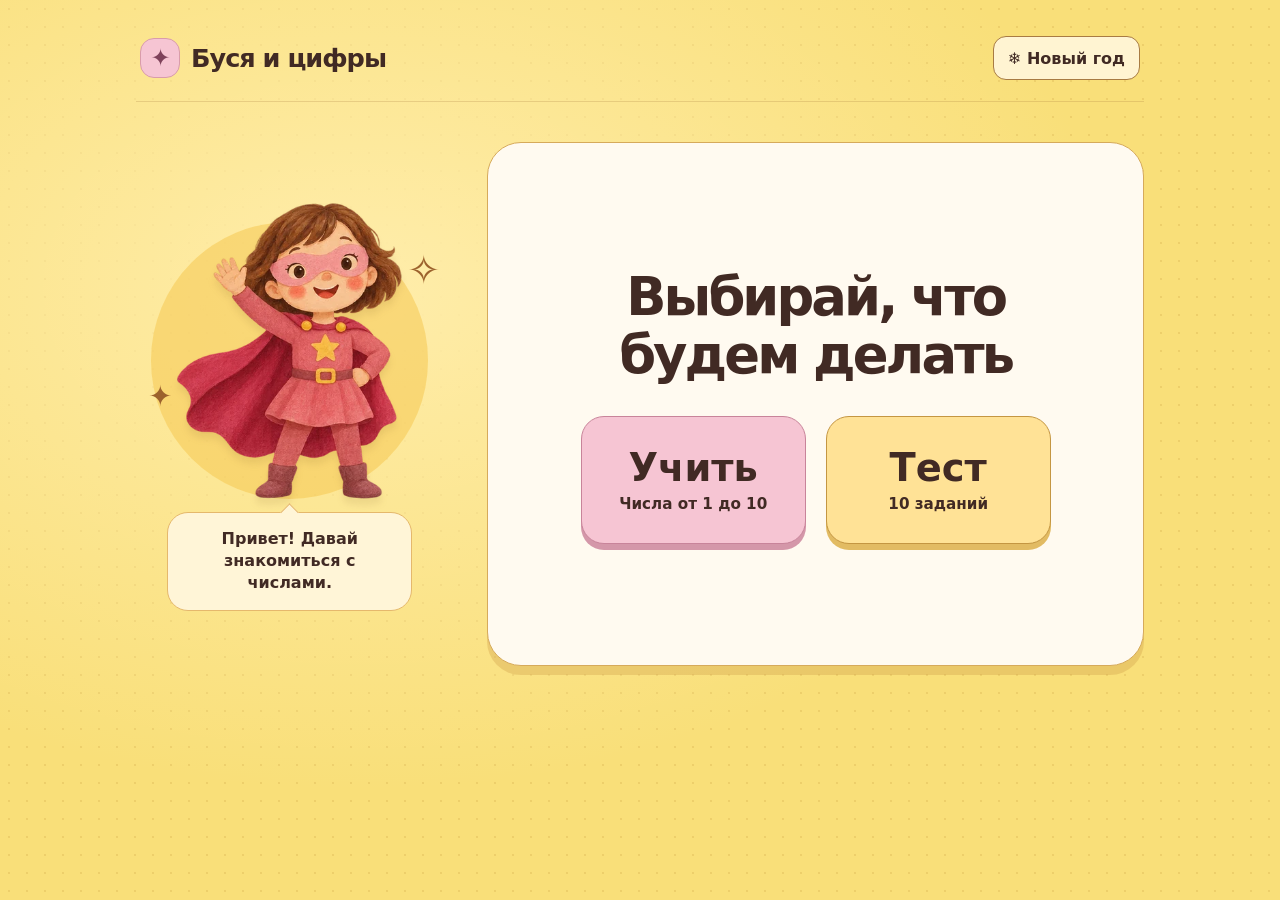
==== index.html @ 59b49f05 "Publish Busya counting game" ====
<!doctype html>
<html lang="ru">
<head>
  <meta charset="utf-8">
  <meta name="viewport" content="width=device-width, initial-scale=1">
  <meta name="theme-color" content="#f9df79">
  <title>Буся и цифры</title>
  <link rel="stylesheet" href="styles.css">
  <script src="music.js" defer></script>
  <script src="game.js" defer></script>
</head>
<body>
  <div class="snowfall" id="snowfall" aria-hidden="true" hidden></div>
  <main class="game">
    <header class="header">
      <div class="wordmark"><span class="emblem" aria-hidden="true">✦</span> Буся и цифры</div>
      <div class="header-controls">
        <button class="menu-button" id="theme-button" type="button"><span aria-hidden="true">❄</span> Новый год</button>
        <button class="menu-button" id="music-button" type="button" aria-pressed="false" hidden>Музыка</button>
        <button class="menu-button" id="menu-button" type="button" hidden>В меню</button>
      </div>
    </header>

    <div class="layout">
      <aside class="companion" aria-label="Супергероиня Буся">
        <span class="sparkle sparkle-left" aria-hidden="true">✦</span>
        <span class="sparkle sparkle-right" aria-hidden="true">✧</span>
        <img class="hero" src="assets/busya.webp" alt="" width="450" height="450">
        <p class="speech" id="speech"></p>
      </aside>

      <section class="board" aria-labelledby="question">
        <ol class="progress" id="progress" aria-label="Задания" hidden></ol>
        <h1 id="question" tabindex="-1"></h1>
        <div class="modes" id="modes" hidden>
          <button type="button" id="learn-button">Учить<span>Числа от 1 до 10</span></button>
          <button type="button" id="test-button">Тест<span>10 заданий</span></button>
        </div>
        <div class="fruit-tray" id="fruit-tray" role="group" aria-label="Предметы для счёта" hidden></div>
        <div class="answers" id="answers" role="group" aria-label="Выбери число" hidden></div>
        <p class="feedback" id="feedback" role="status" aria-atomic="true" hidden></p>
        <button class="action" id="action" type="button" hidden>Дальше</button>
      </section>
    </div>
  </main>
</body>
</html>
---- styles.css ----
:root {
  color-scheme: light;
  font-family: 'Trebuchet MS', 'Noto Sans', system-ui, sans-serif;
  color: #412a24;
  background: #f9df79;
  font-synthesis: none;
  --ink: #412a24;
  --pink: #f6c5d3;
  --pink-shadow: #d497a9;
  --cream: #fffaf0;
}

* { box-sizing: border-box; }
[hidden] { display: none !important; }
body {
  margin: 0;
  min-height: 100vh;
  background:
    radial-gradient(ellipse at 28% 32%, #ffedab 0%, transparent 58%),
    radial-gradient(#ad781e28 1px, transparent 1px) 0 0 / 18px 18px,
    #f9df79;
}
button { font: inherit; color: inherit; }
button:focus-visible { outline: 3px solid #6f365d; outline-offset: 4px; }
h1:focus { outline: none; }

.game { max-width: 1080px; margin-inline: auto; padding: 36px 36px 46px; }
.header { display: flex; align-items: center; justify-content: space-between; gap: 18px; padding: 0 4px 21px; border-bottom: 1px solid #9a6e3538; }
.header-controls { display: flex; flex-wrap: wrap; gap: 8px; justify-content: flex-end; }
.wordmark { display: flex; align-items: center; gap: 11px; font-weight: 800; font-size: clamp(1.2rem, 3vw, 1.6rem); letter-spacing: -.04em; }
.emblem { display: grid; place-items: center; width: 40px; height: 40px; border: 1px solid #d99caa; border-radius: 14px; background: var(--pink); color: #7f425b; font-size: 1.5rem; }
.menu-button { min-height: 44px; padding: 6px 14px; border: 1px solid #a87b43; border-radius: 13px; background: #fff4d2; cursor: pointer; font-weight: 800; }
.menu-button:hover { background: var(--cream); }
.progress { display: flex; justify-content: center; gap: 8px; list-style: none; margin: 0 0 19px; padding: 0; }
.progress li { display: grid; place-items: center; width: 26px; height: 26px; border-radius: 50%; border: 1px solid #95642f79; background: #fff5cb; color: #655437; font-size: .75rem; font-weight: 800; }
.progress [aria-current="step"] { background: #874766; color: white; border-color: #874766; }
.progress .done { background: #e4ecc7; color: #47552a; border-color: #748149; }

.layout { display: grid; grid-template-columns: .74fr 1.58fr; gap: 44px; align-items: center; margin-top: 40px; }
.companion { position: relative; display: grid; justify-items: center; align-content: center; isolation: isolate; }
.companion::before { content: ""; position: absolute; width: 90%; aspect-ratio: 1; border-radius: 50%; background: #f6c852; opacity: .55; top: 6%; z-index: -1; }
.hero { display: block; width: 100%; height: auto; aspect-ratio: 1; object-fit: contain; filter: drop-shadow(0 7px 3px #835d261c); }
.sparkle { position: absolute; color: #9c622d; font-size: 1.8rem; pointer-events: none; }
.sparkle-left { left: 4%; top: 44%; }
.sparkle-right { right: 1%; top: 12%; font-size: 2.5rem; }
.speech { position: relative; margin: 7px 0 0; max-width: 245px; padding: 15px 20px; border: 1px solid #e5b86c; border-radius: 21px; background: #fff5d7; text-align: center; line-height: 1.4; font-size: 1rem; font-weight: 700; }
.speech::before { content: ""; position: absolute; background: inherit; width: 12px; height: 12px; left: calc(50% - 7px); top: -7px; border: solid #e5b86c; border-width: 1px 0 0 1px; transform: rotate(45deg); }

.board { min-width: 0; min-height: 524px; padding: 33px clamp(16px, 4vw, 46px) 24px; border: 1px solid #d6aa5b; border-radius: 34px; background: var(--cream); box-shadow: 0 9px 0 #cd9b4657; text-align: center; }
h1 { margin: 0 0 23px; font-size: clamp(2rem, 5vw, 3.3rem); font-weight: 850; line-height: 1.08; letter-spacing: -.055em; }
.board:has(.modes:not([hidden])) { display: grid; align-content: center; }
.modes { display: grid; grid-template-columns: 1fr 1fr; gap: 20px; margin: 10px auto 5px; width: min(100%, 470px); }
.modes button { min-height: 128px; padding: 13px 8px; border: 1px solid #c8849a; border-radius: 23px; background: var(--pink); box-shadow: 0 6px 0 var(--pink-shadow); font-size: clamp(1.55rem, 4vw, 2.4rem); font-weight: 850; cursor: pointer; }
.modes button:hover { background: #f9d5df; }
.modes button:nth-child(2) { border-color: #c49642; background: #ffe296; box-shadow: 0 6px 0 #e2bb63; }
.modes button:nth-child(2):hover { background: #ffecb9; }
.modes span { display: block; margin-top: 5px; font-size: .95rem; line-height: 1.3; }
.fruit-tray { display: grid; place-items: center; min-height: 215px; border-radius: 23px; background: #ffe8a7; padding: 16px 10px; }
.fruit-grid { display: flex; flex-wrap: wrap; justify-content: center; width: min(100%, 294px); }
.fruit-grid--wide { width: min(100%, 418px); }
.fruit { width: 33.333%; display: grid; place-items: center; aspect-ratio: 1.06; border-radius: 50%; }
.fruit-grid--wide .fruit { width: 20%; }
.fruit img { display: block; width: 83%; height: auto; aspect-ratio: 1; object-fit: contain; transform: rotate(var(--tilt, 0deg)); }
.fruit.lit { background: #fff6d3; outline: 3px solid #a65c3d; outline-offset: -4px; }
.lesson-tray { grid-template-columns: minmax(75px, .55fr) minmax(0, 1.45fr); gap: 12px; }
.lesson-numeral { display: grid; padding-inline: 4px; color: #79445b; font-weight: 850; }
.lesson-numeral strong { font-size: clamp(3.1rem, 9vw, 6.5rem); line-height: 1; letter-spacing: -.07em; }
.lesson-numeral span { margin-top: 7px; font-size: clamp(.93rem, 3.5vw, 1.35rem); }
.answers { display: flex; justify-content: center; gap: clamp(10px, 3vw, 20px); margin-top: 25px; }
.choice, .action { border: 1px solid #c8849a; border-radius: 19px; background: var(--pink); box-shadow: 0 5px 0 var(--pink-shadow); cursor: pointer; font-weight: 800; }
.choice { width: clamp(63px, 11vw, 108px); min-height: 72px; font-size: 2.25rem; line-height: 1; }
.choice:enabled:hover { background: #f9d5df; }
.choice:enabled:active, .action:active { transform: translateY(3px); }
.choice:enabled:active { box-shadow: 0 2px 0 var(--pink-shadow); }
.choice:disabled { cursor: default; }
.choice.wrong { background: #f6e6e5; box-shadow: 0 4px 0 #dec0be; }
.choice.correct { background: #e0ebbb; border-color: #718449; box-shadow: 0 5px 0 #a7b87a; }
.feedback { min-height: 1.5em; margin: 16px 0 8px; font-size: 1rem; font-weight: 700; line-height: 1.5; }
.action { min-height: 47px; padding: 7px 21px; border-radius: 15px; font-size: 1rem; background: #dce9b3; border-color: #75844e; box-shadow: 0 5px 0 #a6b876; color: #354027; }
.action:hover { background: #e7f0c8; }
.action:active { box-shadow: 0 2px 0 #a6b876; }
.lesson-tray ~ .action, .reward-tray ~ .action { margin-top: 19px; }

.reward-tray { padding: 0; overflow: hidden; }
.scene { position: relative; width: 100%; min-height: 260px; aspect-ratio: 1.72; overflow: hidden; isolation: isolate; }
.scene--flight { background: linear-gradient(155deg, #a9d6dc, #f3f5dc 72%, #ffedb7); }
.scene--balloon { background: radial-gradient(ellipse at 48% 105%, #ffd58d, transparent 76%), linear-gradient(#4e547f, #8a72a0 59%, #d8939b); }
.scene-sky { position: absolute; inset: 0; }
.cloud { position: absolute; display: block; width: 26%; height: 12%; border-radius: 70% 60% 80% 55%; background: #fff9e8; opacity: .8; }
.cloud::before, .cloud::after { content: ""; position: absolute; bottom: 24%; background: inherit; height: 150%; border-radius: 50%; }
.cloud::before { width: 44%; left: 20%; }
.cloud::after { width: 31%; left: 55%; height: 115%; }
.cloud--1 { left: 9%; top: 29%; }
.cloud--2 { left: 66%; top: 19%; transform: scale(.7); }
.cloud--3 { left: 65%; top: 82%; transform: scale(1.3); }
.scene--flight .scene-sky { animation: drift-clouds 7s ease-out both; }
.scene--balloon .cloud { opacity: .23; }
.scene-cast { position: absolute; z-index: 1; }
.scene-cast img { display: block; width: 100%; height: auto; }
.scene--flight .scene-cast { width: 63%; left: 19%; top: 48%; transform: translateY(-50%); animation: dragon-flight 6.5s ease-in-out both; }
.scene--balloon .scene-cast { inset: 7% 22%; animation: balloon-rise 6s ease-out both; }
.scene--balloon .scene-cast img { height: 100%; object-fit: contain; }
.scene-stars { position: absolute; z-index: 2; inset: 0; pointer-events: none; }
.scene-star { position: absolute; top: 45%; left: 48%; color: #fff3ab; text-shadow: 0 0 12px #ffbd57, 0 2px 2px #b76e55; font-size: clamp(1.25rem, 4vw, 2.25rem); transform: rotate(calc(var(--index) * 60deg)) translateX(clamp(65px, 16vw, 136px)) rotate(calc(var(--index) * -60deg)); animation: star-burst 1.65s ease-out backwards; animation-delay: calc(2s + var(--index) * .16s); }

@keyframes drift-clouds { from { transform: translateX(12%); } to { transform: translateX(-8%); } }
@keyframes dragon-flight {
  0% { transform: translate(-124%, 20%) scale(.55) rotate(-8deg); }
  29% { transform: translate(-25%, -63%) scale(.92) rotate(-9deg); }
  58% { transform: translate(21%, -42%) rotate(5deg); }
  80% { transform: translate(7%, -62%) rotate(-4deg); }
  100% { transform: translateY(-50%); }
}
@keyframes balloon-rise {
  from { transform: translate(-18%, 110%) rotate(-9deg); }
  66% { transform: translate(3%, -6%) rotate(3deg); }
  to { transform: translate(0) rotate(0); }
}
@keyframes star-burst {
  0% { opacity: 0; transform: rotate(calc(var(--index) * 60deg)) translateX(0) scale(.3); }
  26% { opacity: 1; }
  100% { opacity: 1; }
}

[data-theme="winter"] {
  color: #243c31;
  background: #12392f;
  --cream: #f5f6e9;
  --pink: #f0c5c8;
  --pink-shadow: #c28d9b;
}
[data-theme="winter"] body {
  background: radial-gradient(ellipse at 26% 31%, #386451 0%, transparent 65%), linear-gradient(155deg, #1b4a3e, #112e29);
}
[data-theme="winter"] .game { position: relative; }
[data-theme="winter"] .header { border-color: #bad5b35c; }
[data-theme="winter"] .wordmark { color: #fff7dc; }
[data-theme="winter"] .emblem { background: #f4d69f; border-color: #ddaf62; color: #4b4d36; }
[data-theme="winter"] .menu-button { background: #e8efd7; border-color: #98ad8c; }
[data-theme="winter"] .menu-button:hover { background: #f5f6e9; }
[data-theme="winter"] .menu-button[aria-pressed="true"] { background: #bee0c3; }
[data-theme="winter"] .companion::before { background: #75a684; opacity: .62; }
[data-theme="winter"] .sparkle { color: #ffdfa1; }
[data-theme="winter"] .speech { background: #ecf2da; border-color: #9cbd9b; }
[data-theme="winter"] .speech::before { border-color: #9cbd9b; }
[data-theme="winter"] .board { border-color: #8fb296; box-shadow: 0 9px 0 #071b166e; }
[data-theme="winter"] .fruit-tray { background: #dce9ce; }
[data-theme="winter"] .fruit.lit { background: #ffefc5; outline-color: #995b2d; }
[data-theme="winter"] .modes button:nth-child(2) { background: #d8e9bd; border-color: #8fa773; box-shadow: 0 6px 0 #a7bd8e; }
[data-theme="winter"] .modes button:nth-child(2):hover { background: #e4efce; }
[data-theme="winter"] .lesson-numeral { color: #285b45; }
[data-theme="winter"] .progress li:not([aria-current]):not(.done) { background: #e6eed8; border-color: #8da486; color: #365345; }
[data-theme="winter"] .winter-ribbon .fruit { position: relative; }
[data-theme="winter"] .winter-ribbon .fruit::after {
  content: "";
  position: absolute;
  top: 39%;
  right: 19%;
  width: 20%;
  height: 12%;
  background: #b5435d;
  clip-path: polygon(0 0, 50% 34%, 100% 0, 92% 100%, 50% 66%, 8% 100%);
  transform: rotate(15deg);
}

.snowfall { position: fixed; inset: 0; overflow: hidden; pointer-events: none; --fall: 106vh; }
.snowfall span {
  position: absolute;
  left: var(--x);
  top: -12px;
  width: var(--size);
  height: var(--size);
  border-radius: 50%;
  background: #f5fff5;
  opacity: .69;
  animation: falling-snow var(--time) linear var(--delay) infinite;
}
.snowfall span:nth-child(3n) { opacity: .37; }
.scene-snow { position: absolute; z-index: 3; --fall: 360px; }
@keyframes falling-snow { to { transform: translate(32px, var(--fall)); } }

.scene--winter-flight { background: radial-gradient(circle at 76% 22%, #fff8d3 0 7%, transparent 8%), linear-gradient(155deg, #416b7a, #b6d7d1 75%); }
.scene--winter-tree { background: radial-gradient(ellipse at 48% 58%, #527b72, transparent 77%), linear-gradient(#152e3c, #315e53); }
.winter-landscape { overflow: hidden; }
.winter-landscape::after {
  content: "";
  position: absolute;
  inset: auto -20% -27% -20%;
  height: 51%;
  border-radius: 51% 70% 0 0;
  background: #e3efe8;
  box-shadow: 105px -15px 0 #cadfd8, -73px -13px 0 #d5e8df;
}
.forest-tree { position: absolute; bottom: 14%; left: calc(var(--tree) * 15% - 4%); width: 17%; height: var(--height); background: linear-gradient(#b9d5c6, #38664f); clip-path: polygon(50% 0,70% 33%,61% 33%,83% 64%,71% 62%,100% 94%,56% 94%,56% 100%,44% 100%,44% 94%,0 94%,29% 62%,17% 64%,39% 33%,30% 33%); }
.scene--winter-flight .winter-landscape { animation: winter-forest 18s ease-in-out both; }
.scene--winter-flight .scene-cast { width: 59%; left: 20%; top: 43%; transform: translateY(-50%); animation: sleigh-flight 18s ease-in-out both; }
.scene--winter-tree .scene-cast { inset: 5% 22% 4%; animation: tree-reveal 22s ease-in-out both; }
.scene--winter-tree .scene-cast img { height: 100%; object-fit: contain; }
.scene--winter-tree .scene-star { animation: winter-lights 3.6s ease-in-out 4 backwards; animation-delay: calc(5s + var(--index) * .42s); }
@keyframes winter-forest {
  0%, 100% { transform: scale(1.04); }
  43% { transform: translateX(-5%) scale(1.14); }
  78% { transform: translateX(4%) scale(1.1); }
}
@keyframes sleigh-flight {
  0% { transform: translate(-35%, 28%) scale(.62) rotate(-9deg); }
  23% { transform: translate(-12%, -40%) scale(.81) rotate(-11deg); }
  44% { transform: translate(38%, -63%) scale(.98) rotate(4deg); }
  62% { transform: translate(12%, -29%) scale(1.03) rotate(8deg); }
  83% { transform: translate(-12%, -58%) scale(.95) rotate(-7deg); }
  100% { transform: translateY(-50%); }
}
@keyframes tree-reveal {
  0% { transform: translateY(15%) scale(.77); filter: brightness(.79); }
  28% { transform: translateY(2%) scale(.96); filter: brightness(.94); }
  46% { transform: translateY(-2%) scale(1.03); filter: brightness(1.21) drop-shadow(0 0 12px #ffcf7aab); }
  75% { transform: scale(1.02); filter: brightness(1.06) drop-shadow(0 0 6px #ffcf7a7a); }
  100% { transform: none; filter: none; }
}
@keyframes winter-lights {
  0% { opacity: .06; }
  52% { opacity: 1; }
  100% { opacity: .22; }
}

@media (prefers-reduced-motion: reduce) {
  .scene *, .snowfall span { animation: none !important; }
  .snowfall span { top: var(--y); }
}

@media (max-width: 680px) {
  .game { max-width: 520px; padding: 15px 14px 32px; }
  .header { padding: 0 0 12px; gap: 8px; }
  .header:has(#music-button:not([hidden])) { flex-wrap: wrap; }
  .header-controls { gap: 5px; }
  .header-controls .menu-button { padding-inline: 9px; font-size: .86rem; }
  .wordmark { gap: 6px; }
  .emblem { width: 32px; height: 32px; border-radius: 11px; font-size: 1.15rem; }
  .progress { gap: 3px; margin-bottom: 12px; }
  .progress li { width: clamp(19px, 6vw, 23px); height: clamp(19px, 6vw, 23px); }
  .layout { grid-template-columns: 1fr; gap: 10px; margin-top: 8px; }
  .companion { grid-template-columns: 82px minmax(0, 245px); justify-content: center; align-items: center; gap: 14px; }
  .companion::before, .sparkle { display: none; }
  .speech { margin: 0; padding: 8px 11px; border-radius: 14px; text-align: left; font-size: .95rem; }
  .speech::before { left: -6px; top: calc(50% - 5px); width: 9px; height: 9px; transform: rotate(-45deg); }
  .board { padding-top: 20px; min-height: 432px; border-radius: 25px; }
  h1 { margin-bottom: 13px; }
  .modes { gap: 11px; }
  .modes button { min-height: 104px; border-radius: 17px; }
  .fruit-tray { min-height: 161px; padding-block: 9px; }
  .fruit-grid { width: min(100%, 221px); }
  .fruit-grid--wide { width: min(100%, 325px); }
  .lesson-tray { gap: 4px; }
  .answers { margin-top: 17px; }
  .choice { min-height: 58px; font-size: 1.9rem; border-radius: 15px; }
  .reward-tray { padding: 0; }
  .scene { min-height: 190px; }
}
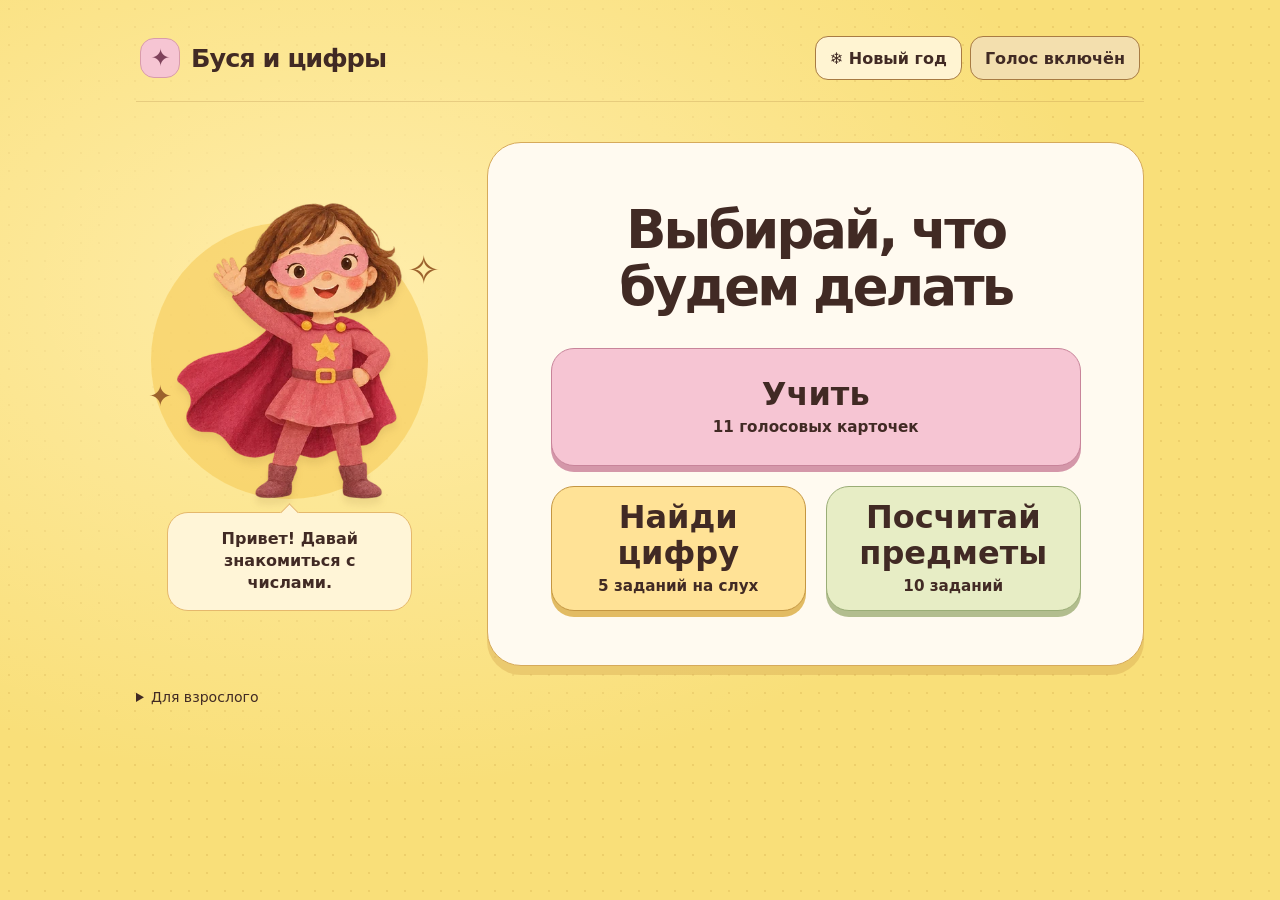
==== commit e7c88cdf: "Publish voiced lessons and digit tracing" ====
--- a/index.html
+++ b/index.html
@@ -6,7 +6,13 @@
   <meta name="theme-color" content="#f9df79">
   <title>Буся и цифры</title>
   <link rel="stylesheet" href="styles.css">
+  <link rel="stylesheet" href="learning.css">
+  <script src="curriculum.js" defer></script>
   <script src="music.js" defer></script>
+  <script src="voice.js" defer></script>
+  <script src="writing.js" defer></script>
+  <script src="learning.js" defer></script>
+  <script src="prizes.js" defer></script>
   <script src="game.js" defer></script>
 </head>
 <body>
@@ -17,6 +23,7 @@
       <div class="header-controls">
         <button class="menu-button" id="theme-button" type="button"><span aria-hidden="true">❄</span> Новый год</button>
         <button class="menu-button" id="music-button" type="button" aria-pressed="false" hidden>Музыка</button>
+        <button class="menu-button" id="voice-button" type="button" aria-pressed="true">Голос включён</button>
         <button class="menu-button" id="menu-button" type="button" hidden>В меню</button>
       </div>
     </header>
@@ -33,15 +40,26 @@
         <ol class="progress" id="progress" aria-label="Задания" hidden></ol>
         <h1 id="question" tabindex="-1"></h1>
         <div class="modes" id="modes" hidden>
-          <button type="button" id="learn-button">Учить<span>Числа от 1 до 10</span></button>
-          <button type="button" id="test-button">Тест<span>10 заданий</span></button>
+          <button type="button" id="learn-button">Учить<span>11 голосовых карточек</span></button>
+          <button type="button" id="find-button">Найди цифру<span>5 заданий на слух</span></button>
+          <button type="button" id="test-button">Посчитай предметы<span>10 заданий</span></button>
         </div>
+        <div id="activity-tools" class="activity-tools" hidden></div>
+        <div id="activity" class="activity" hidden></div>
         <div class="fruit-tray" id="fruit-tray" role="group" aria-label="Предметы для счёта" hidden></div>
         <div class="answers" id="answers" role="group" aria-label="Выбери число" hidden></div>
         <p class="feedback" id="feedback" role="status" aria-atomic="true" hidden></p>
+        <div class="voice-line">
+          <p id="voice-caption" aria-live="polite"></p>
+          <button class="menu-button" id="repeat-voice" type="button" hidden>Повторить голос</button>
+        </div>
         <button class="action" id="action" type="button" hidden>Дальше</button>
       </section>
     </div>
+    <details class="adult-settings">
+      <summary>Для взрослого</summary>
+      <p>Голос Буси сгенерирован нейросетью. Голос и музыку можно включать отдельно.</p>
+    </details>
   </main>
 </body>
 </html>
--- a/learning.css
+++ b/learning.css
@@ -0,0 +1,237 @@
+.header-controls { align-items: center; }
+#voice-button[aria-pressed="true"] { background: #f3dfae; }
+[data-theme="winter"] #voice-button[aria-pressed="true"] { background: #d8e9bd; }
+
+.modes {
+  width: min(100%, 530px);
+  grid-template-columns: 1fr 1fr;
+}
+.modes button {
+  min-height: 118px;
+  padding: 13px 10px;
+  line-height: 1.12;
+  font-size: clamp(1.27rem, 3.5vw, 2rem);
+}
+.modes #learn-button { grid-column: 1 / -1; }
+.modes #test-button { background: #e7edc5; border-color: #9aad76; box-shadow: 0 6px 0 #b2bd8e; }
+.modes #test-button:hover { background: #f1f5d9; }
+[data-theme="winter"] .modes #test-button { background: #f1dbad; border-color: #c8a768; box-shadow: 0 6px 0 #d7bc87; }
+
+.activity-tools, .lesson-tabs, .writing-controls {
+  display: flex;
+  flex-wrap: wrap;
+  justify-content: center;
+  gap: 7px;
+}
+.activity-tools { margin-bottom: 19px; }
+.activity-tools .menu-button, .writing-controls .menu-button {
+  min-height: 44px;
+  padding: 6px 10px;
+  font-size: .92rem;
+}
+.lesson-tabs [aria-pressed="true"], .writing-controls [aria-pressed="true"] {
+  background: #e9c1d2;
+  border-color: #aa708e;
+}
+[data-theme="winter"] .lesson-tabs [aria-pressed="true"],
+[data-theme="winter"] .writing-controls [aria-pressed="true"] { background: #c2dbc0; border-color: #648564; }
+.writing-controls .menu-button:disabled { opacity: .6; cursor: default; }
+
+.lesson-picker {
+  display: grid;
+  grid-template-columns: repeat(4, minmax(0, 1fr));
+  gap: 13px;
+  margin: 26px auto 10px;
+  max-width: 455px;
+}
+.lesson-choice {
+  position: relative;
+  min-height: 66px;
+  border: 1px solid #c891a6;
+  border-radius: 18px;
+  background: #f8d8e2;
+  box-shadow: 0 4px 0 #dfabbf;
+  font-size: clamp(1.65rem, 5vw, 2.35rem);
+  font-weight: 850;
+  cursor: pointer;
+}
+.lesson-choice:hover { background: #ffe9ef; }
+.lesson-choice.studied {
+  background: #dfedb9;
+  color: #3b5c3e;
+  box-shadow: 0 4px 0 #a2b77b;
+  border-color: #8eaa76;
+}
+.lesson-choice.studied::after {
+  content: '✓';
+  position: absolute;
+  right: 8px;
+  top: 4px;
+  font-size: .9rem;
+}
+.lesson-basket {
+  width: min(100%, 425px);
+  min-height: 158px;
+  display: grid;
+  align-items: center;
+  justify-items: center;
+  position: relative;
+  isolation: isolate;
+  padding: 4px 5px 19px;
+}
+.lesson-basket::before {
+  content: "";
+  position: absolute;
+  z-index: -1;
+  inset: 41% 0 2%;
+  border: 1px solid #be8d55;
+  border-top: 5px solid #bf905a;
+  border-radius: 13px 13px 40px 40px;
+  background: repeating-linear-gradient(86deg, #edc58d, #edc58d 10px, #e8b981 10px, #e8b981 14px);
+}
+.empty-basket {
+  align-self: end;
+  margin-bottom: 8px;
+  padding: 3px 9px;
+  color: #4d3425;
+  font-weight: 800;
+}
+.quantity-tray .fruit:not(.revealed) { visibility: hidden; }
+.quantity-tray .fruit.revealed img { animation: lesson-pop .26s ease-out both; }
+@keyframes lesson-pop { from { opacity: 0; transform: translateY(9px) scale(.83); } to { opacity: 1; transform: none; } }
+
+.writing-panel {
+  display: grid;
+  align-items: center;
+  grid-template-columns: minmax(58px, .41fr) minmax(0, 1.59fr);
+  border-radius: 22px;
+  background: #ffe8ad;
+  gap: 8px;
+  padding: 9px;
+}
+[data-theme="winter"] .writing-panel { background: #dce9ce; }
+.writing-canvas {
+  display: block;
+  width: 100%;
+  height: clamp(166px, 32vw, 250px);
+  border: 1px solid #c47697;
+  border-radius: 15px;
+  background: repeating-linear-gradient(0deg, #fffafb 0 25px, #f3e4ec 25px 26px);
+  touch-action: none;
+  cursor: crosshair;
+}
+.writing-controls { margin-top: 12px; align-items: center; }
+.writing-result { font-size: .92rem; font-weight: 800; }
+
+.recognition-levels {
+  display: grid;
+  width: min(100%, 345px);
+  margin: 20px auto;
+  gap: 10px;
+}
+.recognition-levels .menu-button { min-height: 53px; font-size: 1.12rem; }
+.recognition-activity:empty, .recognition-activity:not(:has(.recognition-sample:not([hidden]))) { display: none; }
+.recognition-answers { margin: 19px 0 0; }
+.recognition-answers .choice {
+  width: clamp(70px, 15vw, 122px);
+  min-height: 94px;
+  font-size: clamp(2.5rem, 6vw, 4.5rem);
+}
+.recognition-sample { color: #31694f; font-size: 3rem; line-height: 1; }
+.choice.hinted-choice { outline: 4px solid #46825a; outline-offset: 4px; }
+.result-dragon { display: block; width: min(63%, 210px); max-height: 200px; object-fit: contain; margin: 0 auto; }
+
+.voice-line {
+  display: flex;
+  flex-wrap: wrap;
+  justify-content: center;
+  align-items: center;
+  gap: 8px 14px;
+  margin-top: 12px;
+}
+.voice-line:has(button[hidden]) { display: none; }
+.voice-line p { margin: 0; font-weight: 750; }
+.voice-line .menu-button { padding-inline: 10px; font-size: .9rem; }
+.voice-line + .action { margin-top: 14px; }
+.adult-settings { margin-top: 23px; font-size: .88rem; }
+.adult-settings summary { cursor: pointer; width: fit-content; }
+.adult-settings p { max-width: 44ch; }
+[data-theme="winter"] .adult-settings { color: #edf2d7; }
+
+.prize-scene {
+  background: radial-gradient(circle at 77% 16%, #fff8d6, transparent 27%), linear-gradient(150deg, #9bcfda, #f6f0c5 69%);
+}
+[data-theme="winter"] .prize-scene {
+  background: radial-gradient(circle at 73% 29%, #f8d99955, transparent 36%), linear-gradient(145deg, #20394d, #6a9c97 84%);
+}
+.prize-horizon {
+  position: absolute;
+  inset: 69% -15% -28%;
+  border-radius: 47% 62% 0 0;
+  background: #9cc58e;
+  box-shadow: 160px -18px 0 #c2d5a3, -145px -10px 0 #b1d3a2;
+}
+[data-theme="winter"] .prize-horizon { background: #d9e9e4; box-shadow: 160px -18px 0 #b4d1d2, -145px -10px 0 #c5dfe0; }
+.prize-cast {
+  position: absolute;
+  inset: 8% 14%;
+  width: 72%;
+  height: 84%;
+  object-fit: contain;
+  filter: drop-shadow(0 8px 6px #182b302b);
+}
+.prize--float .prize-cast { animation: prize-float var(--duration) ease-out both; }
+.prize--glow .prize-cast { animation: prize-glow var(--duration) ease-out both; }
+.prize--jump .prize-cast { animation: prize-jump var(--duration) ease-out both; }
+.prize--fly .prize-cast { animation: prize-fly var(--duration) ease-in-out both; }
+.prize--fly .prize-horizon { animation: prize-parallax var(--duration) ease-in-out both; }
+.prize-particle {
+  position: absolute;
+  left: var(--x);
+  top: var(--y);
+  color: #fff5b1;
+  text-shadow: 0 0 7px #fff5bfbb;
+  font-size: clamp(12px, 3vw, 26px);
+  opacity: .8;
+  animation: prize-particle var(--duration) calc(var(--i) * 65ms) ease-out both;
+}
+.prize-particle:nth-child(3n) { color: #f9a9ab; }
+[data-theme="winter"] .prize-particle:nth-child(3n) { color: #f1fafe; }
+.prize-prop {
+  position: absolute;
+  width: 10%;
+  height: 16%;
+  object-fit: contain;
+  top: 9%;
+  left: 68%;
+  opacity: 0;
+  animation: prize-drop var(--duration) ease-in both;
+}
+.prize--cookie-gift .prize-prop { left: 52%; transform-origin: 80% 70%; }
+.prize--garland-gift .prize-particle:nth-child(4n + 1) { color: #a6e7cd; }
+.prize--garland-gift .prize-particle:nth-child(4n + 2) { color: #baddff; }
+
+.scene--waiting *, .scene--waiting::before, .scene--waiting::after { animation-play-state: paused !important; }
+.scene--waiting .prize-particle, .scene--waiting .prize-prop { visibility: hidden; }
+@keyframes prize-float { 0% { transform: translateY(9%); } 45% { transform: translateY(-7%) rotate(-5deg); } 100% { transform: none; } }
+@keyframes prize-glow { 0% { transform: scale(.87); opacity: .64; } 55% { transform: scale(1.04); filter: drop-shadow(0 0 10px #ffe290); } 100% { transform: none; } }
+@keyframes prize-jump { 0% { transform: translateY(10%) scale(.94); } 46% { transform: translateY(-7%) rotate(-3deg); } 70% { transform: translateY(3%); } 100% { transform: none; } }
+@keyframes prize-fly { 0% { transform: translate(-36%, 12%) scale(.76); } 38% { transform: translate(6%, -5%) rotate(-5deg); } 66% { transform: translate(21%, -8%) rotate(4deg); } 100% { transform: none; } }
+@keyframes prize-parallax { from { transform: translateX(7%); } to { transform: translateX(-8%); } }
+@keyframes prize-particle { 0% { opacity: 0; transform: translateY(38px) scale(.4); } 36% { opacity: 1; } 100% { opacity: .27; transform: translateY(-29px) rotate(22deg); } }
+@keyframes prize-drop { 0% { opacity: 0; transform: translateY(-75%) rotate(-32deg); } 18% { opacity: 1; } 63% { opacity: .95; } 75%, 100% { opacity: 0; transform: translateY(235%) rotate(35deg) scale(.55); } }
+
+@media (max-width: 680px) {
+  .header { flex-wrap: wrap; }
+  .header-controls { justify-content: flex-start; }
+  .modes button { min-height: 85px; }
+  .activity-tools, .lesson-tabs { gap: 5px; }
+  .activity-tools .menu-button, .writing-controls .menu-button { padding-inline: 7px; font-size: .82rem; }
+  .lesson-picker { gap: 8px; }
+  .lesson-choice { min-height: 55px; border-radius: 13px; }
+  .lesson-basket { min-height: 125px; }
+  .recognition-answers .choice { min-height: 71px; }
+}
+@media (prefers-reduced-motion: reduce) {
+  .quantity-tray .fruit.revealed img { animation: none; }
+}
